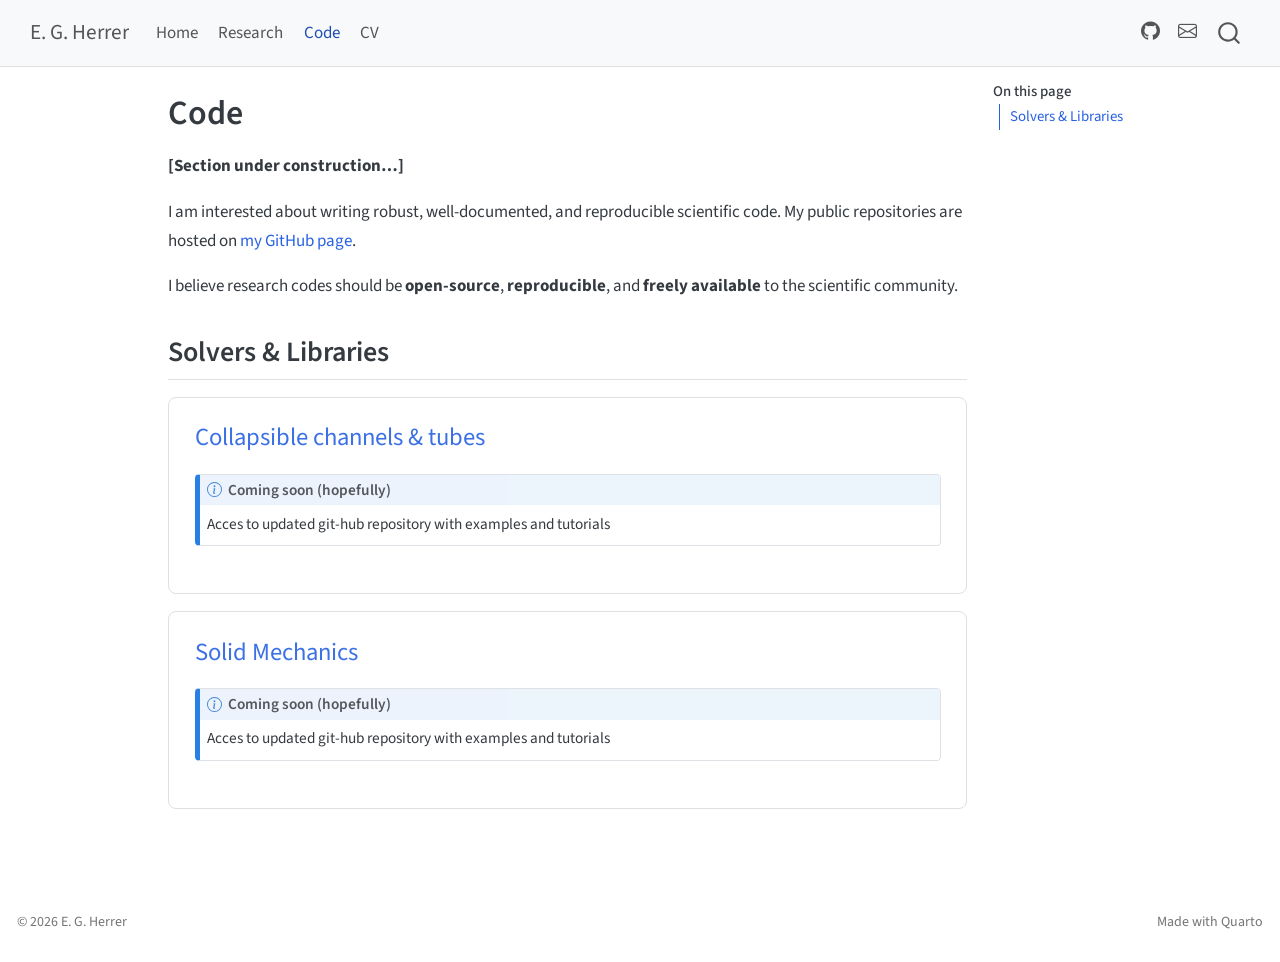
==== code.html @ 8dd6d424 "Built site for gh-pages" ====
<!DOCTYPE html>
<html xmlns="http://www.w3.org/1999/xhtml" lang="en" xml:lang="en"><head>

<meta charset="utf-8">
<meta name="generator" content="quarto-1.9.37">

<meta name="viewport" content="width=device-width, initial-scale=1.0, user-scalable=yes">


<title>Code – E. G. Herrer</title>
<style>
/* Default styles provided by pandoc.
** See https://pandoc.org/MANUAL.html#variables-for-html for config info.
*/
code{white-space: pre-wrap;}
span.smallcaps{font-variant: small-caps;}
div.columns{display: flex; gap: min(4vw, 1.5em);}
div.column{flex: auto; overflow-x: auto;}
div.hanging-indent{margin-left: 1.5em; text-indent: -1.5em;}
ul.task-list{list-style: none;}
ul.task-list li input[type="checkbox"] {
  width: 0.8em;
  margin: 0 0.8em 0.2em -1em; /* quarto-specific, see https://github.com/quarto-dev/quarto-cli/issues/4556 */ 
  vertical-align: middle;
}
</style>


<script src="site_libs/quarto-nav/quarto-nav.js"></script>
<script src="site_libs/quarto-nav/headroom.min.js"></script>
<script src="site_libs/clipboard/clipboard.min.js"></script>
<script src="site_libs/quarto-search/autocomplete.umd.js"></script>
<script src="site_libs/quarto-search/fuse.min.js"></script>
<script src="site_libs/quarto-search/quarto-search.js"></script>
<meta name="quarto:offset" content="./">
<script src="site_libs/quarto-html/quarto.js" type="module"></script>
<script src="site_libs/quarto-html/tabsets/tabsets.js" type="module"></script>
<script src="site_libs/quarto-html/popper.min.js"></script>
<script src="site_libs/quarto-html/tippy.umd.min.js"></script>
<script src="site_libs/quarto-html/anchor.min.js"></script>
<link href="site_libs/quarto-html/tippy.css" rel="stylesheet">
<link href="site_libs/quarto-html/quarto-syntax-highlighting-7f8f88aac4f3542376d5c11b86a4c14d.css" rel="stylesheet" id="quarto-text-highlighting-styles">
<script src="site_libs/bootstrap/bootstrap.min.js"></script>
<link href="site_libs/bootstrap/bootstrap-icons.css" rel="stylesheet">
<link href="site_libs/bootstrap/bootstrap-2bb6946ab35279009a01359e6ac6511b.min.css" rel="stylesheet" append-hash="true" id="quarto-bootstrap" data-mode="light">
<script id="quarto-search-options" type="application/json">{
  "location": "navbar",
  "copy-button": false,
  "collapse-after": 3,
  "panel-placement": "end",
  "type": "overlay",
  "limit": 50,
  "keyboard-shortcut": [
    "f",
    "/",
    "s"
  ],
  "show-item-context": false,
  "language": {
    "search-no-results-text": "No results",
    "search-matching-documents-text": "matching documents",
    "search-copy-link-title": "Copy link to search",
    "search-hide-matches-text": "Hide additional matches",
    "search-more-match-text": "more match in this document",
    "search-more-matches-text": "more matches in this document",
    "search-clear-button-title": "Clear",
    "search-text-placeholder": "",
    "search-detached-cancel-button-title": "Cancel",
    "search-submit-button-title": "Submit",
    "search-label": "Search"
  }
}</script>


<link rel="stylesheet" href="styles.css">
</head>

<body class="nav-fixed quarto-light">

<div id="quarto-search-results"></div>
  <header id="quarto-header" class="headroom fixed-top">
    <nav class="navbar navbar-expand-lg " data-bs-theme="dark">
      <div class="navbar-container container-fluid">
      <div class="navbar-brand-container mx-auto">
    <a class="navbar-brand" href="./index.html">
    <span class="navbar-title">E. G. Herrer</span>
    </a>
  </div>
            <div id="quarto-search" class="" title="Search"></div>
          <button class="navbar-toggler" type="button" data-bs-toggle="collapse" data-bs-target="#navbarCollapse" aria-controls="navbarCollapse" role="menu" aria-expanded="false" aria-label="Toggle navigation" onclick="if (window.quartoToggleHeadroom) { window.quartoToggleHeadroom(); }">
  <span class="navbar-toggler-icon"></span>
</button>
          <div class="collapse navbar-collapse" id="navbarCollapse">
            <ul class="navbar-nav navbar-nav-scroll me-auto">
  <li class="nav-item">
    <a class="nav-link" href="./index.html"> 
<span class="menu-text">Home</span></a>
  </li>  
  <li class="nav-item">
    <a class="nav-link" href="./research.html"> 
<span class="menu-text">Research</span></a>
  </li>  
  <li class="nav-item">
    <a class="nav-link active" href="./code.html" aria-current="page"> 
<span class="menu-text">Code</span></a>
  </li>  
  <li class="nav-item">
    <a class="nav-link" href="./cv.html"> 
<span class="menu-text">CV</span></a>
  </li>  
</ul>
            <ul class="navbar-nav navbar-nav-scroll ms-auto">
  <li class="nav-item compact">
    <a class="nav-link" href="https://github.com/emgonzher"> <i class="bi bi-github" role="img">
</i> 
<span class="menu-text"></span></a>
  </li>  
  <li class="nav-item compact">
    <a class="nav-link" href="mailto:emiherrer@gmail.com"> <i class="bi bi-envelope" role="img">
</i> 
<span class="menu-text"></span></a>
  </li>  
</ul>
          </div> <!-- /navcollapse -->
            <div class="quarto-navbar-tools">
</div>
      </div> <!-- /container-fluid -->
    </nav>
</header>
<!-- content -->
<div id="quarto-content" class="quarto-container page-columns page-rows-contents page-layout-article page-navbar">
<!-- sidebar -->
<!-- margin-sidebar -->
    <div id="quarto-margin-sidebar" class="sidebar margin-sidebar">
        <nav id="TOC" role="doc-toc" class="toc-active">
    <h2 id="toc-title">On this page</h2>
   
  <ul>
  <li><a href="#solvers-libraries" id="toc-solvers-libraries" class="nav-link active" data-scroll-target="#solvers-libraries">Solvers &amp; Libraries</a>
  <ul class="collapse">
  <li><a href="#collapsible-channels-tubes" id="toc-collapsible-channels-tubes" class="nav-link" data-scroll-target="#collapsible-channels-tubes">Collapsible channels &amp; tubes</a></li>
  <li><a href="#solid-mechanics" id="toc-solid-mechanics" class="nav-link" data-scroll-target="#solid-mechanics">Solid Mechanics</a></li>
  </ul></li>
  </ul>
</nav>
    </div>
<!-- main -->
<main class="content" id="quarto-document-content">

<header id="title-block-header" class="quarto-title-block default">
<div class="quarto-title">
<h1 class="title">Code</h1>
</div>



<div class="quarto-title-meta">

    
  
    
  </div>
  


</header>


<p><strong>[Section under construction…]</strong></p>
<p>I am interested about writing robust, well-documented, and reproducible scientific code. My public repositories are hosted on <a href="https://github.com/emgonzher">my GitHub page</a>.</p>
<p>I believe research codes should be <strong>open-source</strong>, <strong>reproducible</strong>, and <strong>freely available</strong> to the scientific community.</p>
<section id="solvers-libraries" class="level2">
<h2 class="anchored" data-anchor-id="solvers-libraries">Solvers &amp; Libraries</h2>
<section id="collapsible-channels-tubes" class="level3 project-card">
<h3 class="anchored" data-anchor-id="collapsible-channels-tubes"><a href="https://github.com/your-username/project1">Collapsible channels &amp; tubes</a></h3>
<div class="callout callout-style-default callout-note callout-titled">
<div class="callout-header d-flex align-content-center">
<div class="callout-icon-container">
<i class="callout-icon"></i>
</div>
<div class="callout-title-container flex-fill">
<span class="screen-reader-only">Note</span>Coming soon (hopefully)
</div>
</div>
<div class="callout-body-container callout-body">
<p>Acces to updated git-hub repository with examples and tutorials</p>
</div>
</div>
</section>
<section id="solid-mechanics" class="level3 project-card">
<h3 class="anchored" data-anchor-id="solid-mechanics"><a href="https://github.com/your-username/project2">Solid Mechanics</a></h3>
<div class="callout callout-style-default callout-note callout-titled">
<div class="callout-header d-flex align-content-center">
<div class="callout-icon-container">
<i class="callout-icon"></i>
</div>
<div class="callout-title-container flex-fill">
<span class="screen-reader-only">Note</span>Coming soon (hopefully)
</div>
</div>
<div class="callout-body-container callout-body">
<p>Acces to updated git-hub repository with examples and tutorials</p>
</div>
</div>
</section>


</section>

</main> <!-- /main -->
<script id="quarto-html-after-body" type="application/javascript">
  window.document.addEventListener("DOMContentLoaded", function (event) {
    const icon = "";
    const anchorJS = new window.AnchorJS();
    anchorJS.options = {
      placement: 'right',
      icon: icon
    };
    anchorJS.add('.anchored');
    const isCodeAnnotation = (el) => {
      for (const clz of el.classList) {
        if (clz.startsWith('code-annotation-')) {                     
          return true;
        }
      }
      return false;
    }
    const onCopySuccess = function(e) {
      // button target
      const button = e.trigger;
      // don't keep focus
      button.blur();
      // flash "checked"
      button.classList.add('code-copy-button-checked');
      var currentTitle = button.getAttribute("title");
      button.setAttribute("title", "Copied!");
      let tooltip;
      if (window.bootstrap) {
        button.setAttribute("data-bs-toggle", "tooltip");
        button.setAttribute("data-bs-placement", "left");
        button.setAttribute("data-bs-title", "Copied!");
        tooltip = new bootstrap.Tooltip(button, 
          { trigger: "manual", 
            customClass: "code-copy-button-tooltip",
            offset: [0, -8]});
        tooltip.show();    
      }
      setTimeout(function() {
        if (tooltip) {
          tooltip.hide();
          button.removeAttribute("data-bs-title");
          button.removeAttribute("data-bs-toggle");
          button.removeAttribute("data-bs-placement");
        }
        button.setAttribute("title", currentTitle);
        button.classList.remove('code-copy-button-checked');
      }, 1000);
      // clear code selection
      e.clearSelection();
    }
    const getTextToCopy = function(trigger) {
      const outerScaffold = trigger.parentElement.cloneNode(true);
      const codeEl = outerScaffold.querySelector('code');
      for (const childEl of codeEl.children) {
        if (isCodeAnnotation(childEl)) {
          childEl.remove();
        }
      }
      return codeEl.innerText;
    }
    const clipboard = new window.ClipboardJS('.code-copy-button:not([data-in-quarto-modal])', {
      text: getTextToCopy
    });
    clipboard.on('success', onCopySuccess);
    if (window.document.getElementById('quarto-embedded-source-code-modal')) {
      const clipboardModal = new window.ClipboardJS('.code-copy-button[data-in-quarto-modal]', {
        text: getTextToCopy,
        container: window.document.getElementById('quarto-embedded-source-code-modal')
      });
      clipboardModal.on('success', onCopySuccess);
    }
      var localhostRegex = new RegExp(/^(?:http|https):\/\/localhost\:?[0-9]*\//);
      var mailtoRegex = new RegExp(/^mailto:/);
        var filterRegex = new RegExp('/' + window.location.host + '/');
      var isInternal = (href) => {
          return filterRegex.test(href) || localhostRegex.test(href) || mailtoRegex.test(href);
      }
      // Inspect non-navigation links and adorn them if external
     var links = window.document.querySelectorAll('a[href]:not(.nav-link):not(.navbar-brand):not(.toc-action):not(.sidebar-link):not(.sidebar-item-toggle):not(.pagination-link):not(.no-external):not([aria-hidden]):not(.dropdown-item):not(.quarto-navigation-tool):not(.about-link)');
      for (var i=0; i<links.length; i++) {
        const link = links[i];
        if (!isInternal(link.href)) {
          // undo the damage that might have been done by quarto-nav.js in the case of
          // links that we want to consider external
          if (link.dataset.originalHref !== undefined) {
            link.href = link.dataset.originalHref;
          }
        }
      }
    function tippyHover(el, contentFn, onTriggerFn, onUntriggerFn) {
      const config = {
        allowHTML: true,
        maxWidth: 500,
        delay: 100,
        arrow: false,
        appendTo: function(el) {
            return el.parentElement;
        },
        interactive: true,
        interactiveBorder: 10,
        theme: 'quarto',
        placement: 'bottom-start',
      };
      if (contentFn) {
        config.content = contentFn;
      }
      if (onTriggerFn) {
        config.onTrigger = onTriggerFn;
      }
      if (onUntriggerFn) {
        config.onUntrigger = onUntriggerFn;
      }
      window.tippy(el, config); 
    }
    const noterefs = window.document.querySelectorAll('a[role="doc-noteref"]');
    for (var i=0; i<noterefs.length; i++) {
      const ref = noterefs[i];
      tippyHover(ref, function() {
        // use id or data attribute instead here
        let href = ref.getAttribute('data-footnote-href') || ref.getAttribute('href');
        try { href = new URL(href).hash; } catch {}
        const id = href.replace(/^#\/?/, "");
        const note = window.document.getElementById(id);
        if (note) {
          return note.innerHTML;
        } else {
          return "";
        }
      });
    }
    const xrefs = window.document.querySelectorAll('a.quarto-xref');
    const processXRef = (id, note) => {
      // Strip column container classes
      const stripColumnClz = (el) => {
        el.classList.remove("page-full", "page-columns");
        if (el.children) {
          for (const child of el.children) {
            stripColumnClz(child);
          }
        }
      }
      stripColumnClz(note)
      if (id === null || id.startsWith('sec-')) {
        // Special case sections, only their first couple elements
        const container = document.createElement("div");
        if (note.children && note.children.length > 2) {
          container.appendChild(note.children[0].cloneNode(true));
          for (let i = 1; i < note.children.length; i++) {
            const child = note.children[i];
            if (child.tagName === "P" && child.innerText === "") {
              continue;
            } else {
              container.appendChild(child.cloneNode(true));
              break;
            }
          }
          if (window.Quarto?.typesetMath) {
            window.Quarto.typesetMath(container);
          }
          return container.innerHTML
        } else {
          if (window.Quarto?.typesetMath) {
            window.Quarto.typesetMath(note);
          }
          return note.innerHTML;
        }
      } else {
        // Remove any anchor links if they are present
        const anchorLink = note.querySelector('a.anchorjs-link');
        if (anchorLink) {
          anchorLink.remove();
        }
        if (window.Quarto?.typesetMath) {
          window.Quarto.typesetMath(note);
        }
        if (note.classList.contains("callout")) {
          return note.outerHTML;
        } else {
          return note.innerHTML;
        }
      }
    }
    for (var i=0; i<xrefs.length; i++) {
      const xref = xrefs[i];
      tippyHover(xref, undefined, function(instance) {
        instance.disable();
        let url = xref.getAttribute('href');
        let hash = undefined; 
        if (url.startsWith('#')) {
          hash = url;
        } else {
          try { hash = new URL(url).hash; } catch {}
        }
        if (hash) {
          const id = hash.replace(/^#\/?/, "");
          const note = window.document.getElementById(id);
          if (note !== null) {
            try {
              const html = processXRef(id, note.cloneNode(true));
              instance.setContent(html);
            } finally {
              instance.enable();
              instance.show();
            }
          } else {
            // See if we can fetch this
            fetch(url.split('#')[0])
            .then(res => res.text())
            .then(html => {
              const parser = new DOMParser();
              const htmlDoc = parser.parseFromString(html, "text/html");
              const note = htmlDoc.getElementById(id);
              if (note !== null) {
                const html = processXRef(id, note);
                instance.setContent(html);
              } 
            }).finally(() => {
              instance.enable();
              instance.show();
            });
          }
        } else {
          // See if we can fetch a full url (with no hash to target)
          // This is a special case and we should probably do some content thinning / targeting
          fetch(url)
          .then(res => res.text())
          .then(html => {
            const parser = new DOMParser();
            const htmlDoc = parser.parseFromString(html, "text/html");
            const note = htmlDoc.querySelector('main.content');
            if (note !== null) {
              // This should only happen for chapter cross references
              // (since there is no id in the URL)
              // remove the first header
              if (note.children.length > 0 && note.children[0].tagName === "HEADER") {
                note.children[0].remove();
              }
              const html = processXRef(null, note);
              instance.setContent(html);
            } 
          }).finally(() => {
            instance.enable();
            instance.show();
          });
        }
      }, function(instance) {
      });
    }
        let selectedAnnoteEl;
        const selectorForAnnotation = ( cell, annotation) => {
          let cellAttr = 'data-code-cell="' + cell + '"';
          let lineAttr = 'data-code-annotation="' +  annotation + '"';
          const selector = 'span[' + cellAttr + '][' + lineAttr + ']';
          return selector;
        }
        const selectCodeLines = (annoteEl) => {
          const doc = window.document;
          const targetCell = annoteEl.getAttribute("data-target-cell");
          const targetAnnotation = annoteEl.getAttribute("data-target-annotation");
          const annoteSpan = window.document.querySelector(selectorForAnnotation(targetCell, targetAnnotation));
          const lines = annoteSpan.getAttribute("data-code-lines").split(",");
          const lineIds = lines.map((line) => {
            return targetCell + "-" + line;
          })
          let top = null;
          let height = null;
          let parent = null;
          if (lineIds.length > 0) {
              //compute the position of the single el (top and bottom and make a div)
              const el = window.document.getElementById(lineIds[0]);
              top = el.offsetTop;
              height = el.offsetHeight;
              parent = el.parentElement.parentElement;
            if (lineIds.length > 1) {
              const lastEl = window.document.getElementById(lineIds[lineIds.length - 1]);
              const bottom = lastEl.offsetTop + lastEl.offsetHeight;
              height = bottom - top;
            }
            if (top !== null && height !== null && parent !== null) {
              // cook up a div (if necessary) and position it 
              let div = window.document.getElementById("code-annotation-line-highlight");
              if (div === null) {
                div = window.document.createElement("div");
                div.setAttribute("id", "code-annotation-line-highlight");
                div.style.position = 'absolute';
                parent.appendChild(div);
              }
              div.style.top = top - 2 + "px";
              div.style.height = height + 4 + "px";
              div.style.left = 0;
              let gutterDiv = window.document.getElementById("code-annotation-line-highlight-gutter");
              if (gutterDiv === null) {
                gutterDiv = window.document.createElement("div");
                gutterDiv.setAttribute("id", "code-annotation-line-highlight-gutter");
                gutterDiv.style.position = 'absolute';
                const codeCell = window.document.getElementById(targetCell);
                const gutter = codeCell.querySelector('.code-annotation-gutter');
                gutter.appendChild(gutterDiv);
              }
              gutterDiv.style.top = top - 2 + "px";
              gutterDiv.style.height = height + 4 + "px";
            }
            selectedAnnoteEl = annoteEl;
          }
        };
        const unselectCodeLines = () => {
          const elementsIds = ["code-annotation-line-highlight", "code-annotation-line-highlight-gutter"];
          elementsIds.forEach((elId) => {
            const div = window.document.getElementById(elId);
            if (div) {
              div.remove();
            }
          });
          selectedAnnoteEl = undefined;
        };
          // Handle positioning of the toggle
      window.addEventListener(
        "resize",
        throttle(() => {
          elRect = undefined;
          if (selectedAnnoteEl) {
            selectCodeLines(selectedAnnoteEl);
          }
        }, 10)
      );
      function throttle(fn, ms) {
      let throttle = false;
      let timer;
        return (...args) => {
          if(!throttle) { // first call gets through
              fn.apply(this, args);
              throttle = true;
          } else { // all the others get throttled
              if(timer) clearTimeout(timer); // cancel #2
              timer = setTimeout(() => {
                fn.apply(this, args);
                timer = throttle = false;
              }, ms);
          }
        };
      }
        // Attach click handler to the DT
        const annoteDls = window.document.querySelectorAll('dt[data-target-cell]');
        for (const annoteDlNode of annoteDls) {
          annoteDlNode.addEventListener('click', (event) => {
            const clickedEl = event.target;
            if (clickedEl !== selectedAnnoteEl) {
              unselectCodeLines();
              const activeEl = window.document.querySelector('dt[data-target-cell].code-annotation-active');
              if (activeEl) {
                activeEl.classList.remove('code-annotation-active');
              }
              selectCodeLines(clickedEl);
              clickedEl.classList.add('code-annotation-active');
            } else {
              // Unselect the line
              unselectCodeLines();
              clickedEl.classList.remove('code-annotation-active');
            }
          });
        }
    const findCites = (el) => {
      const parentEl = el.parentElement;
      if (parentEl) {
        const cites = parentEl.dataset.cites;
        if (cites) {
          return {
            el,
            cites: cites.split(' ')
          };
        } else {
          return findCites(el.parentElement)
        }
      } else {
        return undefined;
      }
    };
    var bibliorefs = window.document.querySelectorAll('a[role="doc-biblioref"]');
    for (var i=0; i<bibliorefs.length; i++) {
      const ref = bibliorefs[i];
      const citeInfo = findCites(ref);
      if (citeInfo) {
        tippyHover(citeInfo.el, function() {
          var popup = window.document.createElement('div');
          citeInfo.cites.forEach(function(cite) {
            var citeDiv = window.document.createElement('div');
            citeDiv.classList.add('hanging-indent');
            citeDiv.classList.add('csl-entry');
            var biblioDiv = window.document.getElementById('ref-' + cite);
            if (biblioDiv) {
              citeDiv.innerHTML = biblioDiv.innerHTML;
            }
            popup.appendChild(citeDiv);
          });
          return popup.innerHTML;
        });
      }
    }
  });
  </script>
</div> <!-- /content -->
<footer class="footer">
  <div class="nav-footer">
    <div class="nav-footer-left">
<p>© 2026 E. G. Herrer</p>
</div>   
    <div class="nav-footer-center">
      &nbsp;
    </div>
    <div class="nav-footer-right">
<p>Made with <a href="https://quarto.org">Quarto</a></p>
</div>
  </div>
</footer>




</body></html>
---- site_libs/quarto-html/tippy.css ----
.tippy-box[data-animation=fade][data-state=hidden]{opacity:0}[data-tippy-root]{max-width:calc(100vw - 10px)}.tippy-box{position:relative;background-color:#333;color:#fff;border-radius:4px;font-size:14px;line-height:1.4;white-space:normal;outline:0;transition-property:transform,visibility,opacity}.tippy-box[data-placement^=top]>.tippy-arrow{bottom:0}.tippy-box[data-placement^=top]>.tippy-arrow:before{bottom:-7px;left:0;border-width:8px 8px 0;border-top-color:initial;transform-origin:center top}.tippy-box[data-placement^=bottom]>.tippy-arrow{top:0}.tippy-box[data-placement^=bottom]>.tippy-arrow:before{top:-7px;left:0;border-width:0 8px 8px;border-bottom-color:initial;transform-origin:center bottom}.tippy-box[data-placement^=left]>.tippy-arrow{right:0}.tippy-box[data-placement^=left]>.tippy-arrow:before{border-width:8px 0 8px 8px;border-left-color:initial;right:-7px;transform-origin:center left}.tippy-box[data-placement^=right]>.tippy-arrow{left:0}.tippy-box[data-placement^=right]>.tippy-arrow:before{left:-7px;border-width:8px 8px 8px 0;border-right-color:initial;transform-origin:center right}.tippy-box[data-inertia][data-state=visible]{transition-timing-function:cubic-bezier(.54,1.5,.38,1.11)}.tippy-arrow{width:16px;height:16px;color:#333}.tippy-arrow:before{content:"";position:absolute;border-color:transparent;border-style:solid}.tippy-content{position:relative;padding:5px 9px;z-index:1}
---- styles.css ----
/* ── Clean, minimal academic site styles ── */

/* Overall feel */
body {
  font-family: 'Source Sans Pro', 'Helvetica Neue', sans-serif;
  line-height: 1.7;
}

/* Navbar - keep it simple */
.navbar {
  border-bottom: 1px solid #e0e0e0;
}

/* Home page profile section */
.profile-photo {
  border-radius: 8px;
  width: 180px;
  height: 180px;
  object-fit: cover;
  margin-bottom: 1rem;
}

.profile-section {
  display: flex;
  align-items: flex-start;
  gap: 2rem;
  margin-bottom: 2rem;
}

@media (max-width: 768px) {
  .profile-section {
    flex-direction: column;
    align-items: center;
    text-align: center;
  }
}

/* Project cards on Code page */
.project-card {
  border: 1px solid #e0e0e0;
  border-radius: 8px;
  padding: 1.5rem;
  margin-bottom: 1rem;
  transition: box-shadow 0.2s;
}

.project-card:hover {
  box-shadow: 0 2px 8px rgba(0,0,0,0.1);
}

.project-card h3 {
  margin-top: 0;
}

/* Publication list */
.pub-entry {
  margin-bottom: 1.5rem;
  padding-left: 1rem;
  border-left: 3px solid #2780e3;
}

.pub-entry .pub-title {
  font-weight: 600;
}

.pub-entry .pub-authors {
  color: #555;
}

.pub-entry .pub-venue {
  font-style: italic;
  color: #777;
}

/* Links - subtle */
a {
  text-decoration: none;
}

a:hover {
  text-decoration: underline;
}

/* Code blocks */
pre {
  border-radius: 6px;
}
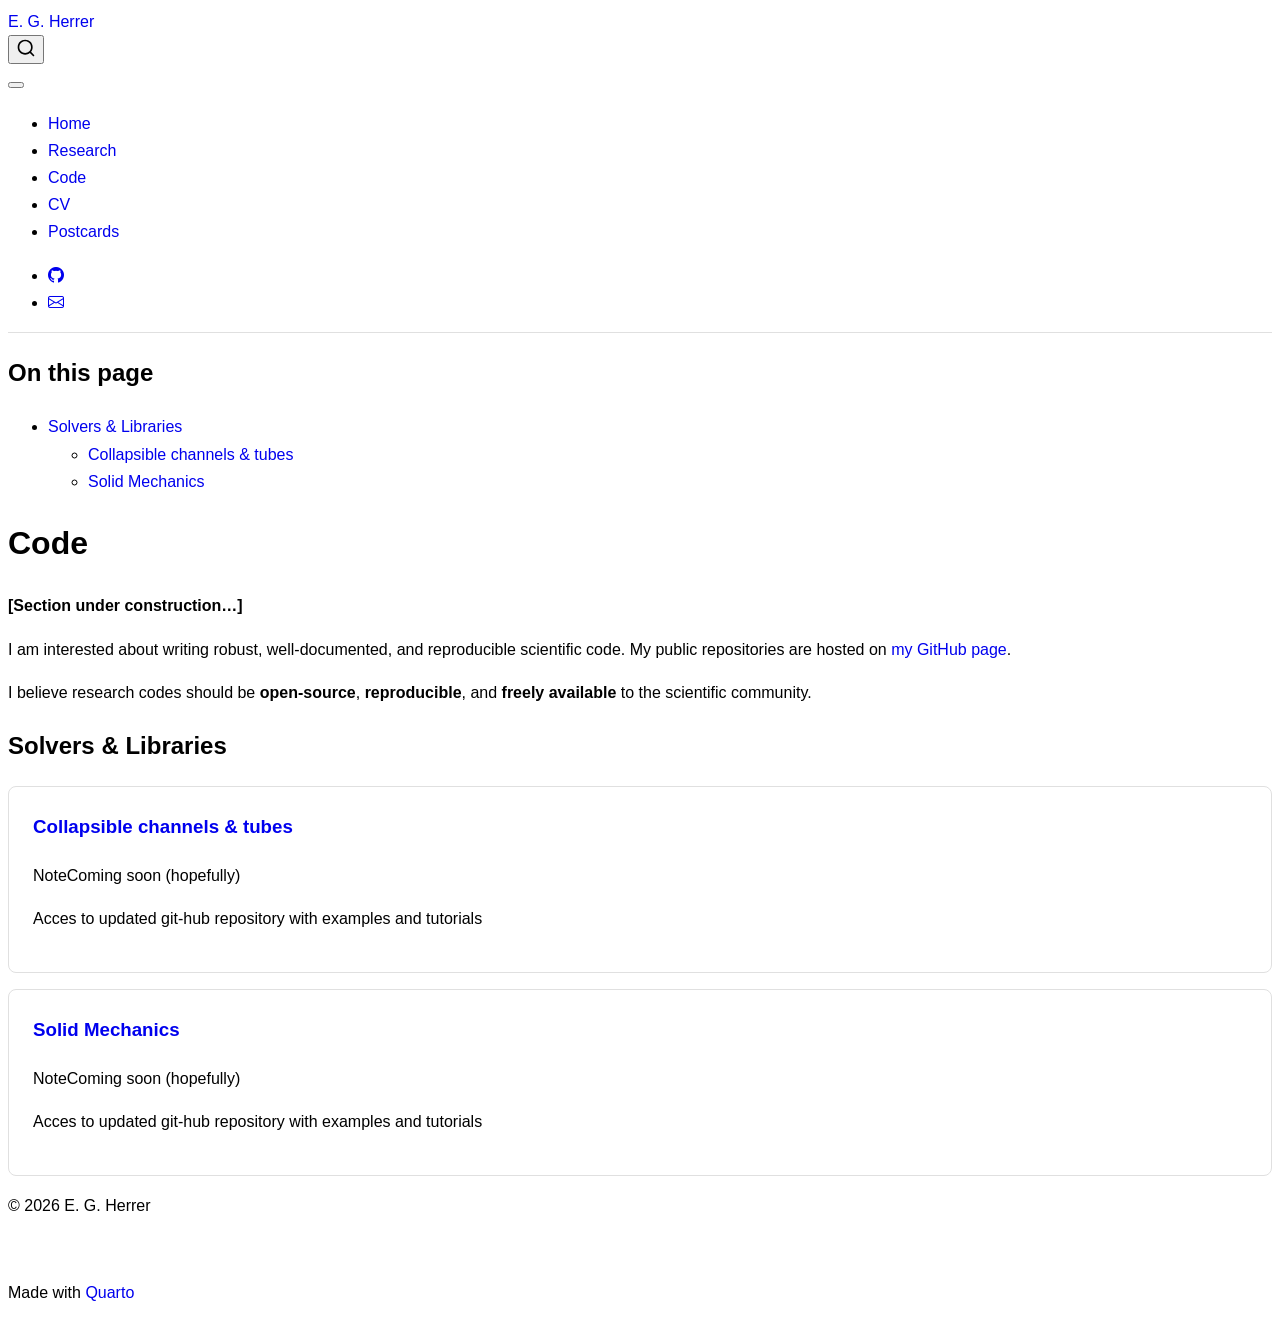
==== commit be37d157: "Built site for gh-pages" ====
--- a/code.html
+++ b/code.html
@@ -2,7 +2,7 @@
 <html xmlns="http://www.w3.org/1999/xhtml" lang="en" xml:lang="en"><head>
 
 <meta charset="utf-8">
-<meta name="generator" content="quarto-1.9.37">
+<meta name="generator" content="quarto-1.9.38">
 
 <meta name="viewport" content="width=device-width, initial-scale=1.0, user-scalable=yes">
 
@@ -39,10 +39,10 @@
 <script src="site_libs/quarto-html/tippy.umd.min.js"></script>
 <script src="site_libs/quarto-html/anchor.min.js"></script>
 <link href="site_libs/quarto-html/tippy.css" rel="stylesheet">
-<link href="site_libs/quarto-html/quarto-syntax-highlighting-7f8f88aac4f3542376d5c11b86a4c14d.css" rel="stylesheet" id="quarto-text-highlighting-styles">
+<link href="site_libs/quarto-html/quarto-syntax-highlighting-15634bcf2e68342d4ad2dfa704d543f6.css" rel="stylesheet" id="quarto-text-highlighting-styles">
 <script src="site_libs/bootstrap/bootstrap.min.js"></script>
 <link href="site_libs/bootstrap/bootstrap-icons.css" rel="stylesheet">
-<link href="site_libs/bootstrap/bootstrap-2bb6946ab35279009a01359e6ac6511b.min.css" rel="stylesheet" append-hash="true" id="quarto-bootstrap" data-mode="light">
+<link href="site_libs/bootstrap/bootstrap-bba5ebae505b5c03f3f0d8040a416a6b.min.css" rel="stylesheet" append-hash="true" id="quarto-bootstrap" data-mode="light">
 <script id="quarto-search-options" type="application/json">{
   "location": "navbar",
   "copy-button": false,
@@ -108,6 +108,10 @@
     <a class="nav-link" href="./cv.html"> 
 <span class="menu-text">CV</span></a>
   </li>  
+  <li class="nav-item">
+    <a class="nav-link" href="./postcards.html"> 
+<span class="menu-text">Postcards</span></a>
+  </li>  
 </ul>
             <ul class="navbar-nav navbar-nav-scroll ms-auto">
   <li class="nav-item compact">
@@ -281,7 +285,7 @@
     }
       var localhostRegex = new RegExp(/^(?:http|https):\/\/localhost\:?[0-9]*\//);
       var mailtoRegex = new RegExp(/^mailto:/);
-        var filterRegex = new RegExp('/' + window.location.host + '/');
+        var filterRegex = new RegExp("https:\/\/emgonzher\.github\.io\/");
       var isInternal = (href) => {
           return filterRegex.test(href) || localhostRegex.test(href) || mailtoRegex.test(href);
       }
--- a/site_libs/quarto-html/quarto-syntax-highlighting-15634bcf2e68342d4ad2dfa704d543f6.css
+++ b/site_libs/quarto-html/quarto-syntax-highlighting-15634bcf2e68342d4ad2dfa704d543f6.css
@@ -0,0 +1,236 @@
+/* quarto syntax highlight colors */
+:root {
+  --quarto-hl-ot-color: #003B4F;
+  --quarto-hl-at-color: #657422;
+  --quarto-hl-ss-color: #20794D;
+  --quarto-hl-an-color: #5E5E5E;
+  --quarto-hl-fu-color: #4758AB;
+  --quarto-hl-st-color: #20794D;
+  --quarto-hl-cf-color: #003B4F;
+  --quarto-hl-op-color: #5E5E5E;
+  --quarto-hl-er-color: #AD0000;
+  --quarto-hl-bn-color: #AD0000;
+  --quarto-hl-al-color: #AD0000;
+  --quarto-hl-va-color: #111111;
+  --quarto-hl-bu-color: inherit;
+  --quarto-hl-ex-color: inherit;
+  --quarto-hl-pp-color: #AD0000;
+  --quarto-hl-in-color: #5E5E5E;
+  --quarto-hl-vs-color: #20794D;
+  --quarto-hl-wa-color: #5E5E5E;
+  --quarto-hl-do-color: #5E5E5E;
+  --quarto-hl-im-color: #00769E;
+  --quarto-hl-ch-color: #20794D;
+  --quarto-hl-dt-color: #AD0000;
+  --quarto-hl-fl-color: #AD0000;
+  --quarto-hl-co-color: #5E5E5E;
+  --quarto-hl-cv-color: #5E5E5E;
+  --quarto-hl-cn-color: #8f5902;
+  --quarto-hl-sc-color: #5E5E5E;
+  --quarto-hl-dv-color: #AD0000;
+  --quarto-hl-kw-color: #003B4F;
+}
+
+/* other quarto variables */
+:root {
+  --quarto-font-monospace: SFMono-Regular, Menlo, Monaco, Consolas, "Liberation Mono", "Courier New", monospace;
+}
+
+/* syntax highlight based on Pandoc's rules */
+pre > code.sourceCode > span {
+  color: #003B4F;
+}
+
+code.sourceCode > span {
+  color: #003B4F;
+}
+
+div.sourceCode,
+div.sourceCode pre.sourceCode {
+  color: #003B4F;
+}
+
+/* Normal */
+code span {
+  color: #003B4F;
+}
+
+/* Alert */
+code span.al {
+  color: #AD0000;
+  font-style: inherit;
+}
+
+/* Annotation */
+code span.an {
+  color: #5E5E5E;
+  font-style: inherit;
+}
+
+/* Attribute */
+code span.at {
+  color: #657422;
+  font-style: inherit;
+}
+
+/* BaseN */
+code span.bn {
+  color: #AD0000;
+  font-style: inherit;
+}
+
+/* BuiltIn */
+code span.bu {
+  font-style: inherit;
+}
+
+/* ControlFlow */
+code span.cf {
+  color: #003B4F;
+  font-weight: bold;
+  font-style: inherit;
+}
+
+/* Char */
+code span.ch {
+  color: #20794D;
+  font-style: inherit;
+}
+
+/* Constant */
+code span.cn {
+  color: #8f5902;
+  font-style: inherit;
+}
+
+/* Comment */
+code span.co {
+  color: #5E5E5E;
+  font-style: inherit;
+}
+
+/* CommentVar */
+code span.cv {
+  color: #5E5E5E;
+  font-style: italic;
+}
+
+/* Documentation */
+code span.do {
+  color: #5E5E5E;
+  font-style: italic;
+}
+
+/* DataType */
+code span.dt {
+  color: #AD0000;
+  font-style: inherit;
+}
+
+/* DecVal */
+code span.dv {
+  color: #AD0000;
+  font-style: inherit;
+}
+
+/* Error */
+code span.er {
+  color: #AD0000;
+  font-style: inherit;
+}
+
+/* Extension */
+code span.ex {
+  font-style: inherit;
+}
+
+/* Float */
+code span.fl {
+  color: #AD0000;
+  font-style: inherit;
+}
+
+/* Function */
+code span.fu {
+  color: #4758AB;
+  font-style: inherit;
+}
+
+/* Import */
+code span.im {
+  color: #00769E;
+  font-style: inherit;
+}
+
+/* Information */
+code span.in {
+  color: #5E5E5E;
+  font-style: inherit;
+}
+
+/* Keyword */
+code span.kw {
+  color: #003B4F;
+  font-weight: bold;
+  font-style: inherit;
+}
+
+/* Operator */
+code span.op {
+  color: #5E5E5E;
+  font-style: inherit;
+}
+
+/* Other */
+code span.ot {
+  color: #003B4F;
+  font-style: inherit;
+}
+
+/* Preprocessor */
+code span.pp {
+  color: #AD0000;
+  font-style: inherit;
+}
+
+/* SpecialChar */
+code span.sc {
+  color: #5E5E5E;
+  font-style: inherit;
+}
+
+/* SpecialString */
+code span.ss {
+  color: #20794D;
+  font-style: inherit;
+}
+
+/* String */
+code span.st {
+  color: #20794D;
+  font-style: inherit;
+}
+
+/* Variable */
+code span.va {
+  color: #111111;
+  font-style: inherit;
+}
+
+/* VerbatimString */
+code span.vs {
+  color: #20794D;
+  font-style: inherit;
+}
+
+/* Warning */
+code span.wa {
+  color: #5E5E5E;
+  font-style: italic;
+}
+
+.prevent-inlining {
+  content: "</";
+}
+
+/*# sourceMappingURL=f23921c56f73e400b49028c9186a1aa0.css.map */
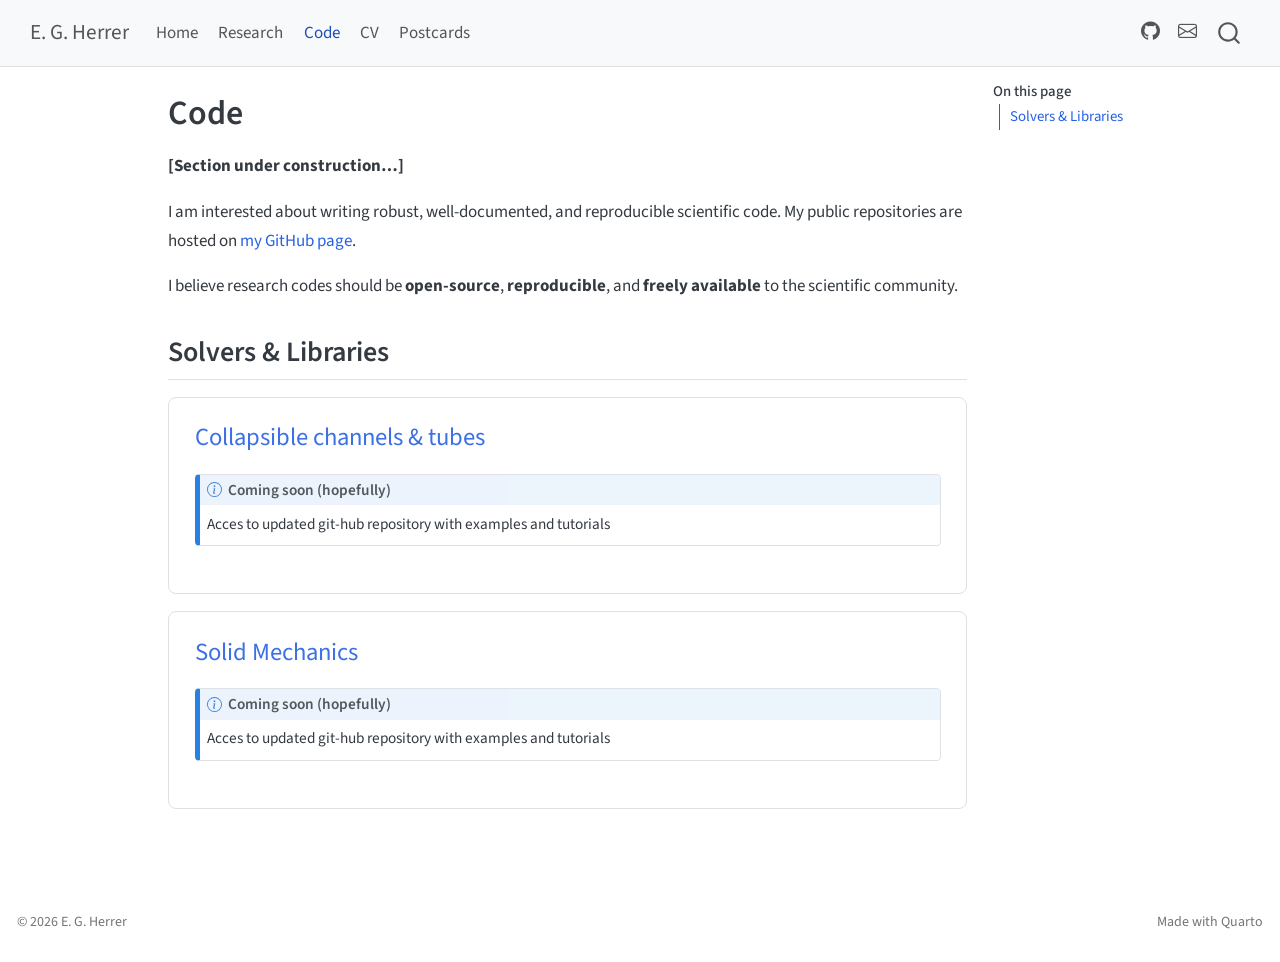
==== commit 4206dc0c: "Built site for gh-pages" ====
--- a/code.html
+++ b/code.html
@@ -42,7 +42,7 @@
 <link href="site_libs/quarto-html/quarto-syntax-highlighting-15634bcf2e68342d4ad2dfa704d543f6.css" rel="stylesheet" id="quarto-text-highlighting-styles">
 <script src="site_libs/bootstrap/bootstrap.min.js"></script>
 <link href="site_libs/bootstrap/bootstrap-icons.css" rel="stylesheet">
-<link href="site_libs/bootstrap/bootstrap-bba5ebae505b5c03f3f0d8040a416a6b.min.css" rel="stylesheet" append-hash="true" id="quarto-bootstrap" data-mode="light">
+<link href="site_libs/bootstrap/bootstrap-c98d9d0b3b0a085d3ddf71e6e91476d8.min.css" rel="stylesheet" append-hash="true" id="quarto-bootstrap" data-mode="light">
 <script id="quarto-search-options" type="application/json">{
   "location": "navbar",
   "copy-button": false,
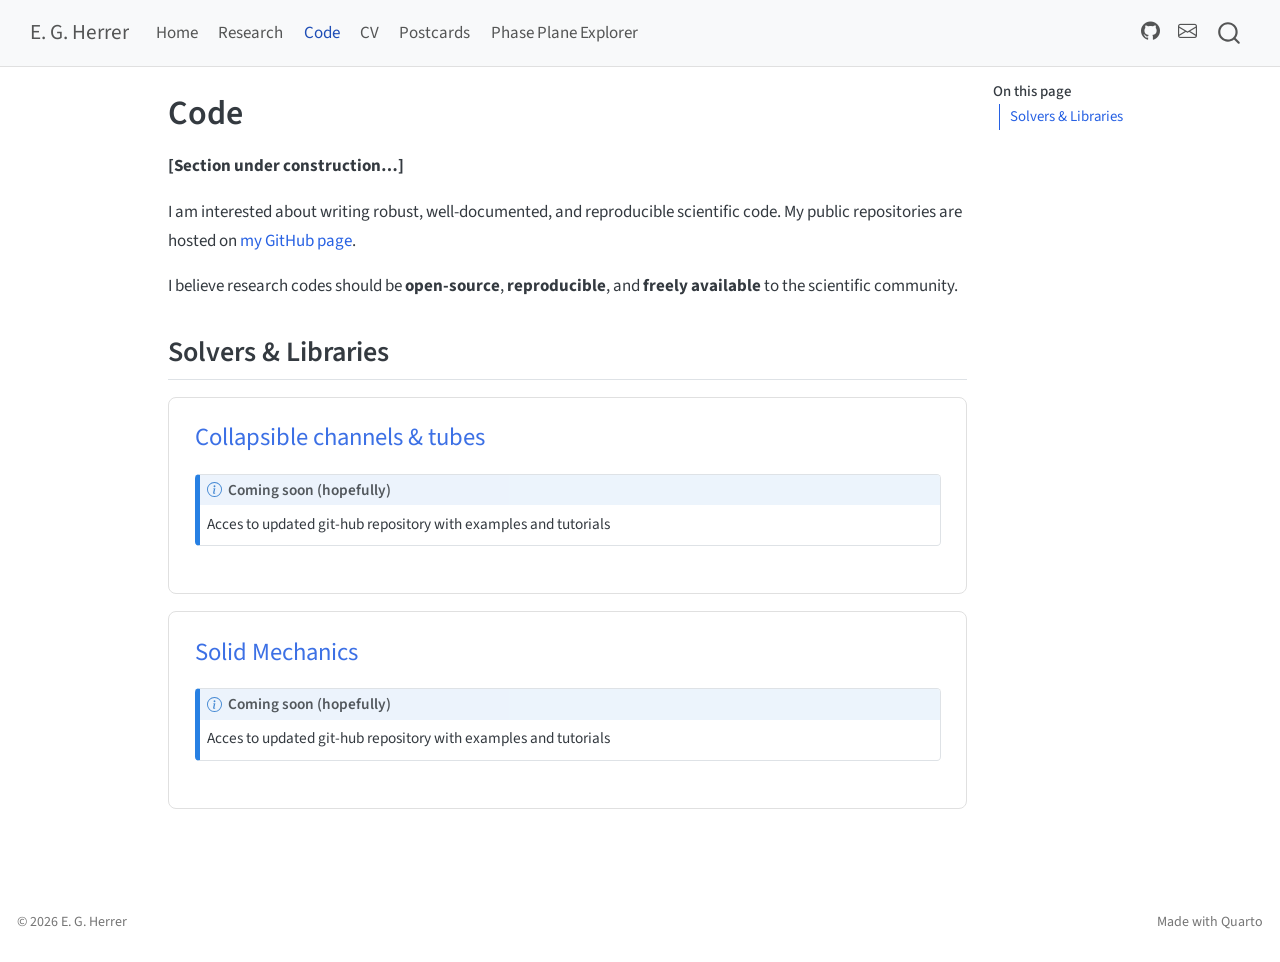
==== commit 5e2eeb0f: "Built site for gh-pages" ====
--- a/code.html
+++ b/code.html
@@ -111,6 +111,10 @@
   <li class="nav-item">
     <a class="nav-link" href="./postcards.html"> 
 <span class="menu-text">Postcards</span></a>
+  </li>  
+  <li class="nav-item">
+    <a class="nav-link" href="./phase-plane.html"> 
+<span class="menu-text">Phase Plane Explorer</span></a>
   </li>  
 </ul>
             <ul class="navbar-nav navbar-nav-scroll ms-auto">
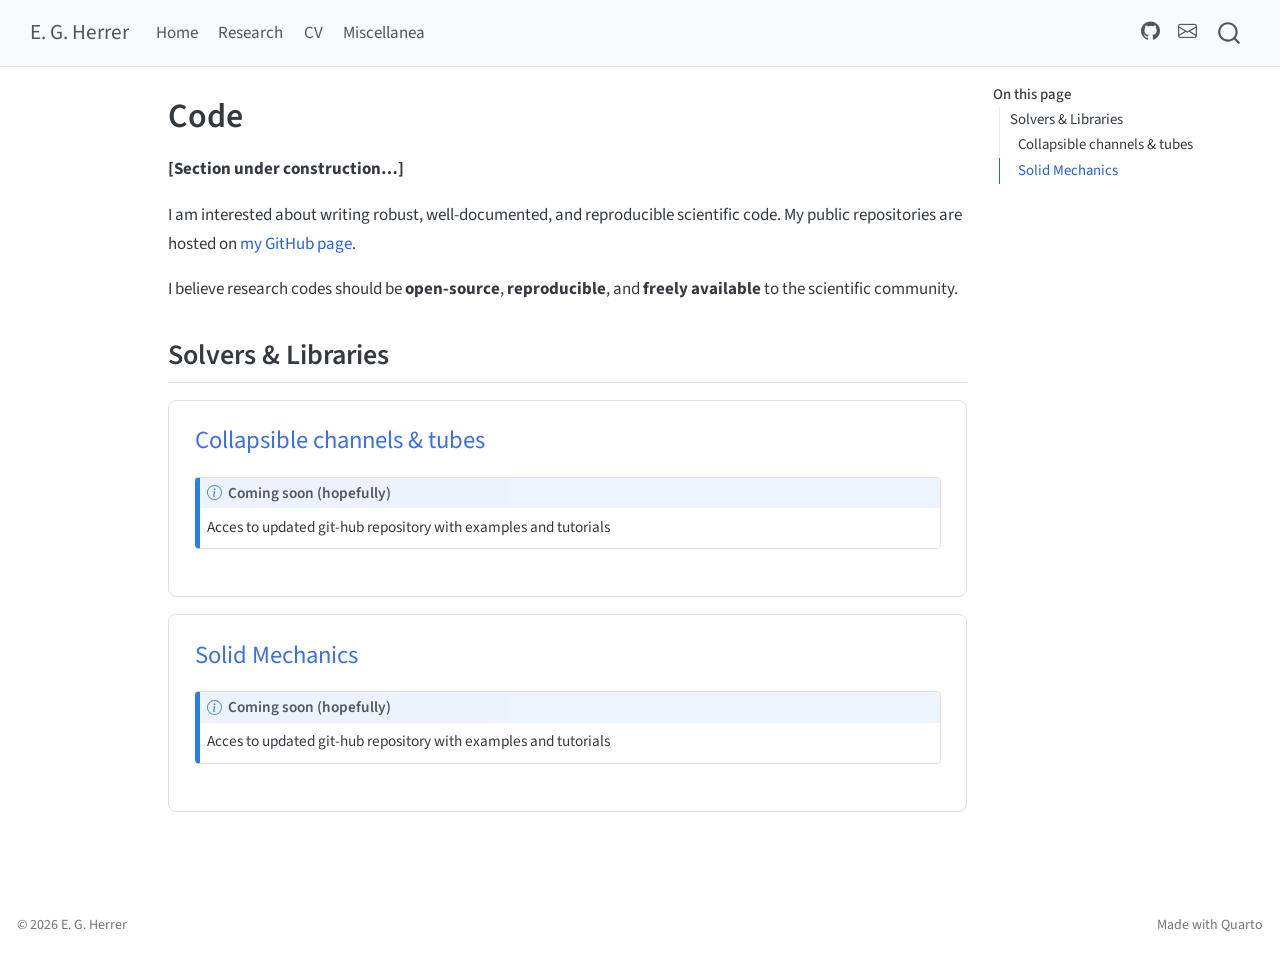
==== commit c006128f: "Built site for gh-pages" ====
--- a/code.html
+++ b/code.html
@@ -2,7 +2,7 @@
 <html xmlns="http://www.w3.org/1999/xhtml" lang="en" xml:lang="en"><head>
 
 <meta charset="utf-8">
-<meta name="generator" content="quarto-1.9.38">
+<meta name="generator" content="quarto-1.11.9">
 
 <meta name="viewport" content="width=device-width, initial-scale=1.0, user-scalable=yes">
 
@@ -12,10 +12,13 @@
 /* Default styles provided by pandoc.
 ** See https://pandoc.org/MANUAL.html#variables-for-html for config info.
 */
-code{white-space: pre-wrap;}
 span.smallcaps{font-variant: small-caps;}
-div.columns{display: flex; gap: min(4vw, 1.5em);}
-div.column{flex: auto; overflow-x: auto;}
+div.columns{display: flex; gap: 1.5em;}
+div.column{flex: auto;}
+@media screen {
+div.columns{gap: min(4vw, 1.5em);}
+div.column{overflow-x: auto;}
+}
 div.hanging-indent{margin-left: 1.5em; text-indent: -1.5em;}
 ul.task-list{list-style: none;}
 ul.task-list li input[type="checkbox"] {
@@ -35,14 +38,15 @@
 <meta name="quarto:offset" content="./">
 <script src="site_libs/quarto-html/quarto.js" type="module"></script>
 <script src="site_libs/quarto-html/tabsets/tabsets.js" type="module"></script>
+<script src="site_libs/quarto-html/scrollable-regions/scrollable-regions.js" type="module"></script>
 <script src="site_libs/quarto-html/popper.min.js"></script>
 <script src="site_libs/quarto-html/tippy.umd.min.js"></script>
 <script src="site_libs/quarto-html/anchor.min.js"></script>
 <link href="site_libs/quarto-html/tippy.css" rel="stylesheet">
-<link href="site_libs/quarto-html/quarto-syntax-highlighting-15634bcf2e68342d4ad2dfa704d543f6.css" rel="stylesheet" id="quarto-text-highlighting-styles">
+<link href="site_libs/quarto-html/quarto-syntax-highlighting-63b5708e65d6cd79cd7618c58d0c21e7.css" rel="stylesheet" id="quarto-text-highlighting-styles">
 <script src="site_libs/bootstrap/bootstrap.min.js"></script>
 <link href="site_libs/bootstrap/bootstrap-icons.css" rel="stylesheet">
-<link href="site_libs/bootstrap/bootstrap-c98d9d0b3b0a085d3ddf71e6e91476d8.min.css" rel="stylesheet" append-hash="true" id="quarto-bootstrap" data-mode="light">
+<link href="site_libs/bootstrap/bootstrap-8d3ad9c781c51ccd60b292c95058b2c2.min.css" rel="stylesheet" append-hash="true" id="quarto-bootstrap" data-mode="light">
 <script id="quarto-search-options" type="application/json">{
   "location": "navbar",
   "copy-button": false,
@@ -75,19 +79,18 @@
 <link rel="stylesheet" href="styles.css">
 </head>
 
-<body class="nav-fixed quarto-light">
+<body class="nav-fixed quarto-light"><a id="quarto-skip-link" class="visually-hidden-focusable" href="#quarto-document-content">Skip to main content</a>
 
 <div id="quarto-search-results"></div>
   <header id="quarto-header" class="headroom fixed-top">
-    <nav class="navbar navbar-expand-lg " data-bs-theme="dark">
+    <nav class="navbar navbar-expand-lg " data-bs-theme="dark" aria-label="Site">
       <div class="navbar-container container-fluid">
       <div class="navbar-brand-container mx-auto">
     <a class="navbar-brand" href="./index.html">
     <span class="navbar-title">E. G. Herrer</span>
     </a>
   </div>
-            <div id="quarto-search" class="" title="Search"></div>
-          <button class="navbar-toggler" type="button" data-bs-toggle="collapse" data-bs-target="#navbarCollapse" aria-controls="navbarCollapse" role="menu" aria-expanded="false" aria-label="Toggle navigation" onclick="if (window.quartoToggleHeadroom) { window.quartoToggleHeadroom(); }">
+          <button class="navbar-toggler" type="button" data-bs-toggle="collapse" data-bs-target="#navbarCollapse" aria-controls="navbarCollapse" aria-expanded="false" aria-label="Toggle navigation" onclick="if (window.quartoToggleHeadroom) { window.quartoToggleHeadroom(); }">
   <span class="navbar-toggler-icon"></span>
 </button>
           <div class="collapse navbar-collapse" id="navbarCollapse">
@@ -101,20 +104,12 @@
 <span class="menu-text">Research</span></a>
   </li>  
   <li class="nav-item">
-    <a class="nav-link active" href="./code.html" aria-current="page"> 
-<span class="menu-text">Code</span></a>
-  </li>  
-  <li class="nav-item">
     <a class="nav-link" href="./cv.html"> 
 <span class="menu-text">CV</span></a>
   </li>  
   <li class="nav-item">
-    <a class="nav-link" href="./postcards.html"> 
-<span class="menu-text">Postcards</span></a>
-  </li>  
-  <li class="nav-item">
-    <a class="nav-link" href="./phase-plane.html"> 
-<span class="menu-text">Phase Plane Explorer</span></a>
+    <a class="nav-link" href="./miscellanea.html"> 
+<span class="menu-text">Miscellanea</span></a>
   </li>  
 </ul>
             <ul class="navbar-nav navbar-nav-scroll ms-auto">
@@ -132,6 +127,7 @@
           </div> <!-- /navcollapse -->
             <div class="quarto-navbar-tools">
 </div>
+            <div id="quarto-search" class="" title="Search"></div>
       </div> <!-- /container-fluid -->
     </nav>
 </header>
@@ -140,7 +136,7 @@
 <!-- sidebar -->
 <!-- margin-sidebar -->
     <div id="quarto-margin-sidebar" class="sidebar margin-sidebar">
-        <nav id="TOC" role="doc-toc" class="toc-active">
+        <nav id="TOC" role="doc-toc" aria-labelledby="toc-title" class="toc-active">
     <h2 id="toc-title">On this page</h2>
    
   <ul>
@@ -153,7 +149,7 @@
 </nav>
     </div>
 <!-- main -->
-<main class="content" id="quarto-document-content">
+<main class="content" id="quarto-document-content" tabindex="-1">
 
 <header id="title-block-header" class="quarto-title-block default">
 <div class="quarto-title">
@@ -294,7 +290,8 @@
           return filterRegex.test(href) || localhostRegex.test(href) || mailtoRegex.test(href);
       }
       // Inspect non-navigation links and adorn them if external
-     var links = window.document.querySelectorAll('a[href]:not(.nav-link):not(.navbar-brand):not(.toc-action):not(.sidebar-link):not(.sidebar-item-toggle):not(.pagination-link):not(.no-external):not([aria-hidden]):not(.dropdown-item):not(.quarto-navigation-tool):not(.about-link)');
+      window.quartoDecorateExternalLinks = function (root) {
+     var links = (root || window.document).querySelectorAll('a[href]:not(.nav-link):not(.navbar-brand):not(.toc-action):not(.sidebar-link):not(.sidebar-item-toggle):not(.pagination-link):not(.no-external):not([aria-hidden]):not(.dropdown-item):not(.quarto-navigation-tool):not(.about-link)');
       for (var i=0; i<links.length; i++) {
         const link = links[i];
         if (!isInternal(link.href)) {
@@ -303,8 +300,69 @@
           if (link.dataset.originalHref !== undefined) {
             link.href = link.dataset.originalHref;
           }
-        }
-      }
+          if (!link.classList.contains('no-external-icon')) {
+          }
+        }
+      }
+      };
+      window.quartoDecorateExternalLinks(window.document);
+    // Esc closes the popup (WCAG 1.4.13) and focus leaving both trigger and
+    // popup closes it (WCAG 2.4.11); tippy handles neither for interactive popups.
+    const hideOnEscAndFocusOut = {
+      name: 'hideOnEscAndFocusOut',
+      defaultValue: true,
+      fn(instance) {
+        const dismiss = () => {
+          // A show scheduled by the trigger delay would otherwise reopen it
+          instance.clearDelayTimeouts();
+          instance.hide();
+        };
+        const onKeyDown = (event) => {
+          if (event.key !== 'Escape') {
+            return;
+          }
+          // Keep Esc from also reaching page handlers (e.g. reveal.js overview),
+          // except an open reveal.js slide menu, which Esc should close too.
+          // The menu handles keys only when its keyboard option is on.
+          const menuHandlesEsc = window.Reveal?.getPlugin?.('menu')?.isOpen() &&
+            window.Reveal.getConfig().menu?.keyboard !== false;
+          if (!menuHandlesEsc) {
+            event.stopPropagation();
+          }
+          if (instance.popper.contains(window.document.activeElement)) {
+            // Disabled while refocusing so the focus trigger does not reopen it
+            instance.disable();
+            instance.reference.focus();
+            instance.enable();
+          }
+          dismiss();
+        };
+        const onFocusOut = (event) => {
+          const target = event.relatedTarget;
+          if (target && !instance.reference.contains(target) &&
+              !instance.popper.contains(target)) {
+            dismiss();
+          }
+        };
+        // On the trigger too: a click trigger (code-annotations: select) has no
+        // blur handling. Attached for the instance's lifetime so leaving the
+        // trigger also cancels a show still pending on the trigger delay.
+        instance.reference.addEventListener('focusout', onFocusOut);
+        return {
+          onShow() {
+            window.document.addEventListener('keydown', onKeyDown, true);
+            instance.popper.addEventListener('focusout', onFocusOut);
+          },
+          onHide() {
+            window.document.removeEventListener('keydown', onKeyDown, true);
+            instance.popper.removeEventListener('focusout', onFocusOut);
+          },
+          onDestroy() {
+            instance.reference.removeEventListener('focusout', onFocusOut);
+          },
+        };
+      },
+    };
     function tippyHover(el, contentFn, onTriggerFn, onUntriggerFn) {
       const config = {
         allowHTML: true,
@@ -318,6 +376,7 @@
         interactiveBorder: 10,
         theme: 'quarto',
         placement: 'bottom-start',
+        plugins: [hideOnEscAndFocusOut],
       };
       if (contentFn) {
         config.content = contentFn;
@@ -480,44 +539,54 @@
           const lineIds = lines.map((line) => {
             return targetCell + "-" + line;
           })
-          let top = null;
-          let height = null;
-          let parent = null;
+          // Each band is positioned against its own containing block, which is
+          // not the offsetParent of the lines, so place it from client rects.
+          const placeBand = (band, firstEl, lastEl, codeBlock) => {
+            const container = band.offsetParent;
+            if (container === null) {
+              return;
+            }
+            const containerRect = container.getBoundingClientRect();
+            // Reveal.js scales slides with a transform, so convert client
+            // pixels back to the CSS pixels of the container.
+            const scale = containerRect.height / container.offsetHeight || 1;
+            const firstRect = firstEl.getBoundingClientRect();
+            const lastRect = lastEl.getBoundingClientRect();
+            const top = (firstRect.top - containerRect.top) / scale - container.clientTop + container.scrollTop;
+            const height = (lastRect.bottom - firstRect.top) / scale;
+            band.style.top = top - 2 + "px";
+            band.style.height = height + 4 + "px";
+            if (codeBlock) {
+              // Without the copy button wrapper, the containing block is wider
+              // than the code block, so span the code block explicitly.
+              const blockRect = codeBlock.getBoundingClientRect();
+              band.style.left = (blockRect.left - containerRect.left) / scale - container.clientLeft + container.scrollLeft + "px";
+              band.style.width = blockRect.width / scale + "px";
+            }
+          };
           if (lineIds.length > 0) {
-              //compute the position of the single el (top and bottom and make a div)
-              const el = window.document.getElementById(lineIds[0]);
-              top = el.offsetTop;
-              height = el.offsetHeight;
-              parent = el.parentElement.parentElement;
-            if (lineIds.length > 1) {
-              const lastEl = window.document.getElementById(lineIds[lineIds.length - 1]);
-              const bottom = lastEl.offsetTop + lastEl.offsetHeight;
-              height = bottom - top;
-            }
-            if (top !== null && height !== null && parent !== null) {
-              // cook up a div (if necessary) and position it 
-              let div = window.document.getElementById("code-annotation-line-highlight");
-              if (div === null) {
-                div = window.document.createElement("div");
-                div.setAttribute("id", "code-annotation-line-highlight");
-                div.style.position = 'absolute';
-                parent.appendChild(div);
-              }
-              div.style.top = top - 2 + "px";
-              div.style.height = height + 4 + "px";
-              div.style.left = 0;
-              let gutterDiv = window.document.getElementById("code-annotation-line-highlight-gutter");
-              if (gutterDiv === null) {
-                gutterDiv = window.document.createElement("div");
-                gutterDiv.setAttribute("id", "code-annotation-line-highlight-gutter");
-                gutterDiv.style.position = 'absolute';
-                const codeCell = window.document.getElementById(targetCell);
-                const gutter = codeCell.querySelector('.code-annotation-gutter');
-                gutter.appendChild(gutterDiv);
-              }
-              gutterDiv.style.top = top - 2 + "px";
-              gutterDiv.style.height = height + 4 + "px";
-            }
+            const el = window.document.getElementById(lineIds[0]);
+            const lastEl = window.document.getElementById(lineIds[lineIds.length - 1]);
+            const parent = el.parentElement.parentElement;
+            // cook up a div (if necessary) and position it
+            let div = window.document.getElementById("code-annotation-line-highlight");
+            if (div === null) {
+              div = window.document.createElement("div");
+              div.setAttribute("id", "code-annotation-line-highlight");
+              div.style.position = 'absolute';
+              parent.appendChild(div);
+            }
+            placeBand(div, el, lastEl, parent.closest("div.sourceCode") || parent);
+            let gutterDiv = window.document.getElementById("code-annotation-line-highlight-gutter");
+            if (gutterDiv === null) {
+              gutterDiv = window.document.createElement("div");
+              gutterDiv.setAttribute("id", "code-annotation-line-highlight-gutter");
+              gutterDiv.style.position = 'absolute';
+              const codeCell = window.document.getElementById(targetCell);
+              const gutter = codeCell.querySelector('.code-annotation-gutter');
+              gutter.appendChild(gutterDiv);
+            }
+            placeBand(gutterDiv, el, lastEl);
             selectedAnnoteEl = annoteEl;
           }
         };
@@ -616,6 +685,9 @@
     }
   });
   </script>
+  <script type="application/javascript">
+  window.quartoScrollableRegionsLabels = {"code":"Scrollable code","output":"Scrollable output"};
+  </script>
 </div> <!-- /content -->
 <footer class="footer">
   <div class="nav-footer">
--- a/site_libs/quarto-html/quarto-syntax-highlighting-63b5708e65d6cd79cd7618c58d0c21e7.css
+++ b/site_libs/quarto-html/quarto-syntax-highlighting-63b5708e65d6cd79cd7618c58d0c21e7.css
@@ -0,0 +1,236 @@
+/* quarto syntax highlight colors */
+:root {
+  --quarto-hl-ot-color: #003B4F;
+  --quarto-hl-at-color: #657422;
+  --quarto-hl-ss-color: #20794D;
+  --quarto-hl-an-color: #5E5E5E;
+  --quarto-hl-fu-color: #4758AB;
+  --quarto-hl-st-color: #20794D;
+  --quarto-hl-cf-color: #003B4F;
+  --quarto-hl-op-color: #5E5E5E;
+  --quarto-hl-er-color: #AD0000;
+  --quarto-hl-bn-color: #AD0000;
+  --quarto-hl-al-color: #AD0000;
+  --quarto-hl-va-color: #111111;
+  --quarto-hl-bu-color: inherit;
+  --quarto-hl-ex-color: inherit;
+  --quarto-hl-pp-color: #AD0000;
+  --quarto-hl-in-color: #5E5E5E;
+  --quarto-hl-vs-color: #20794D;
+  --quarto-hl-wa-color: #5E5E5E;
+  --quarto-hl-do-color: #5E5E5E;
+  --quarto-hl-im-color: #00769E;
+  --quarto-hl-ch-color: #20794D;
+  --quarto-hl-dt-color: #AD0000;
+  --quarto-hl-fl-color: #AD0000;
+  --quarto-hl-co-color: #5E5E5E;
+  --quarto-hl-cv-color: #5E5E5E;
+  --quarto-hl-cn-color: #8f5902;
+  --quarto-hl-sc-color: #5E5E5E;
+  --quarto-hl-dv-color: #AD0000;
+  --quarto-hl-kw-color: #003B4F;
+}
+
+/* other quarto variables */
+:root {
+  --quarto-font-monospace: SFMono-Regular, Menlo, Monaco, Consolas, "Liberation Mono", "Courier New", monospace;
+}
+
+/* syntax highlight based on Pandoc's rules */
+pre > code.sourceCode > span {
+  color: #003B4F;
+}
+
+code.sourceCode > span {
+  color: #003B4F;
+}
+
+div.sourceCode,
+div.sourceCode pre.sourceCode {
+  color: #003B4F;
+}
+
+/* Normal */
+code span {
+  color: #003B4F;
+}
+
+/* Alert */
+code span.al {
+  color: #AD0000;
+  font-style: inherit;
+}
+
+/* Annotation */
+code span.an {
+  color: #5E5E5E;
+  font-style: inherit;
+}
+
+/* Attribute */
+code span.at {
+  color: #657422;
+  font-style: inherit;
+}
+
+/* BaseN */
+code span.bn {
+  color: #AD0000;
+  font-style: inherit;
+}
+
+/* BuiltIn */
+code span.bu {
+  font-style: inherit;
+}
+
+/* ControlFlow */
+code span.cf {
+  color: #003B4F;
+  font-weight: bold;
+  font-style: inherit;
+}
+
+/* Char */
+code span.ch {
+  color: #20794D;
+  font-style: inherit;
+}
+
+/* Constant */
+code span.cn {
+  color: #8f5902;
+  font-style: inherit;
+}
+
+/* Comment */
+code span.co {
+  color: #5E5E5E;
+  font-style: inherit;
+}
+
+/* CommentVar */
+code span.cv {
+  color: #5E5E5E;
+  font-style: italic;
+}
+
+/* Documentation */
+code span.do {
+  color: #5E5E5E;
+  font-style: italic;
+}
+
+/* DataType */
+code span.dt {
+  color: #AD0000;
+  font-style: inherit;
+}
+
+/* DecVal */
+code span.dv {
+  color: #AD0000;
+  font-style: inherit;
+}
+
+/* Error */
+code span.er {
+  color: #AD0000;
+  font-style: inherit;
+}
+
+/* Extension */
+code span.ex {
+  font-style: inherit;
+}
+
+/* Float */
+code span.fl {
+  color: #AD0000;
+  font-style: inherit;
+}
+
+/* Function */
+code span.fu {
+  color: #4758AB;
+  font-style: inherit;
+}
+
+/* Import */
+code span.im {
+  color: #00769E;
+  font-style: inherit;
+}
+
+/* Information */
+code span.in {
+  color: #5E5E5E;
+  font-style: inherit;
+}
+
+/* Keyword */
+code span.kw {
+  color: #003B4F;
+  font-weight: bold;
+  font-style: inherit;
+}
+
+/* Operator */
+code span.op {
+  color: #5E5E5E;
+  font-style: inherit;
+}
+
+/* Other */
+code span.ot {
+  color: #003B4F;
+  font-style: inherit;
+}
+
+/* Preprocessor */
+code span.pp {
+  color: #AD0000;
+  font-style: inherit;
+}
+
+/* SpecialChar */
+code span.sc {
+  color: #5E5E5E;
+  font-style: inherit;
+}
+
+/* SpecialString */
+code span.ss {
+  color: #20794D;
+  font-style: inherit;
+}
+
+/* String */
+code span.st {
+  color: #20794D;
+  font-style: inherit;
+}
+
+/* Variable */
+code span.va {
+  color: #111111;
+  font-style: inherit;
+}
+
+/* VerbatimString */
+code span.vs {
+  color: #20794D;
+  font-style: inherit;
+}
+
+/* Warning */
+code span.wa {
+  color: #5E5E5E;
+  font-style: italic;
+}
+
+.prevent-inlining {
+  content: "</";
+}
+
+/*# sourceMappingURL=054cc16b9e9817627be6994582d2ffb5.css.map */
